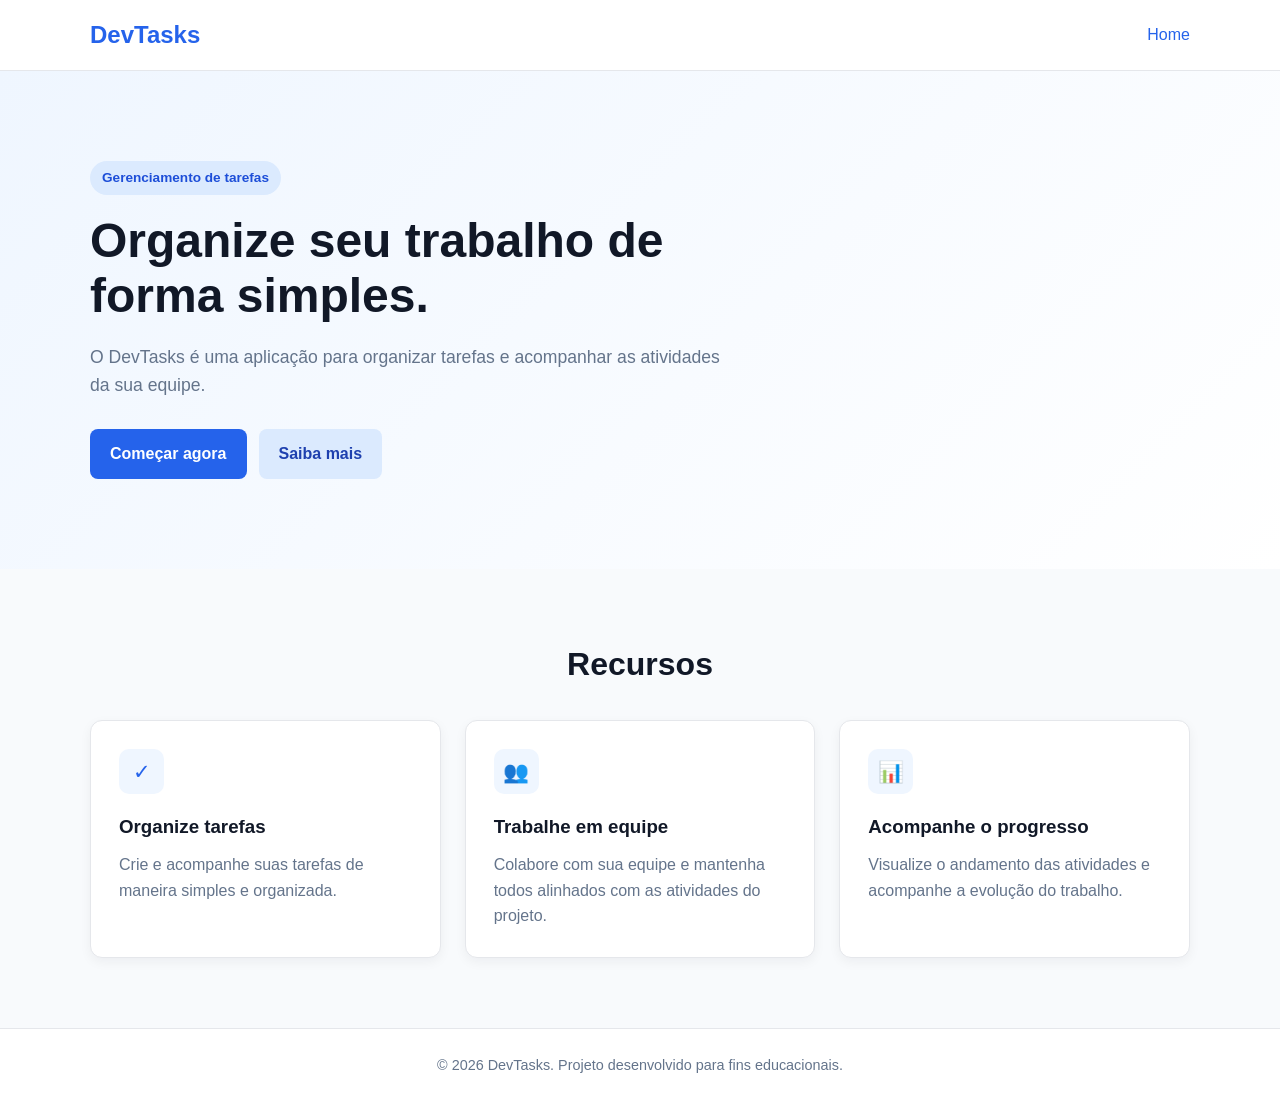
==== home/index.html @ d12d278d "first commit" ====
<!DOCTYPE html>
<html lang="pt-BR">
<head>
    <meta charset="UTF-8">
    <meta name="viewport" content="width=device-width, initial-scale=1.0">
    <title>DevTasks - Home</title>

    <link rel="stylesheet" href="style.css">
</head>
<body>

    <header class="header">
        <div class="container header-content">
            <h1 class="logo">DevTasks</h1>

            <nav class="nav">
                <a href="index.html" class="active">Home</a>
            </nav>
        </div>
    </header>

    <main>
        <section class="hero">
            <div class="container">
                <span class="badge">Gerenciamento de tarefas</span>

                <h2>Organize seu trabalho de forma simples.</h2>

                <p>
                    O DevTasks é uma aplicação para organizar tarefas
                    e acompanhar as atividades da sua equipe.
                </p>

                <div class="hero-actions">
                    <a href="#" class="button primary">Começar agora</a>
                    <a href="#" class="button secondary">Saiba mais</a>
                </div>
            </div>
        </section>

        <section class="features">
            <div class="container">
                <h2>Recursos</h2>

                <div class="cards">

                    <article class="card">
                        <div class="card-icon">✓</div>
                        <h3>Organize tarefas</h3>
                        <p>
                            Crie e acompanhe suas tarefas de maneira
                            simples e organizada.
                        </p>
                    </article>

                    <article class="card">
                        <div class="card-icon">👥</div>
                        <h3>Trabalhe em equipe</h3>
                        <p>
                            Colabore com sua equipe e mantenha todos
                            alinhados com as atividades do projeto.
                        </p>
                    </article>

                    <article class="card">
                        <div class="card-icon">📊</div>
                        <h3>Acompanhe o progresso</h3>
                        <p>
                            Visualize o andamento das atividades e
                            acompanhe a evolução do trabalho.
                        </p>
                    </article>

                </div>
            </div>
        </section>
    </main>

    <footer class="footer">
        <div class="container">
            <p>
                &copy; 2026 DevTasks. Projeto desenvolvido para fins educacionais.
            </p>
        </div>
    </footer>

</body>
</html>
---- home/style.css ----
/* ========================================
   Reset
======================================== */

* {
    margin: 0;
    padding: 0;
    box-sizing: border-box;
}

body {
    font-family: Arial, Helvetica, sans-serif;
    color: #1f2937;
    background-color: #f8fafc;
    line-height: 1.6;
}

a {
    text-decoration: none;
    color: inherit;
}

.container {
    width: min(1100px, 90%);
    margin: 0 auto;
}


/* ========================================
   Header
======================================== */

.header {
    background-color: #ffffff;
    border-bottom: 1px solid #e5e7eb;
}

.header-content {
    min-height: 70px;

    display: flex;
    align-items: center;
    justify-content: space-between;
}

.logo {
    color: #2563eb;
    font-size: 1.5rem;
}

.nav {
    display: flex;
    gap: 24px;
}

.nav a {
    color: #64748b;
    font-weight: 500;
    transition: color 0.2s ease;
}

.nav a:hover,
.nav a.active {
    color: #2563eb;
}


/* ========================================
   Hero
======================================== */

.hero {
    padding: 90px 0;
    background: linear-gradient(
        135deg,
        #eff6ff 0%,
        #ffffff 100%
    );
}

.badge {
    display: inline-block;

    margin-bottom: 18px;
    padding: 6px 12px;

    color: #1d4ed8;
    background-color: #dbeafe;

    border-radius: 999px;

    font-size: 0.85rem;
    font-weight: 600;
}

.hero h2 {
    max-width: 700px;

    margin-bottom: 20px;

    color: #111827;

    font-size: 3rem;
    line-height: 1.15;
}

.hero p {
    max-width: 650px;

    margin-bottom: 30px;

    color: #64748b;
    font-size: 1.1rem;
}

.hero-actions {
    display: flex;
    gap: 12px;
}


/* ========================================
   Buttons
======================================== */

.button {
    display: inline-block;

    padding: 12px 20px;

    border-radius: 8px;

    font-weight: 600;

    transition: all 0.2s ease;
}

.button.primary {
    color: #ffffff;
    background-color: #2563eb;
}

.button.primary:hover {
    background-color: #1d4ed8;
}

.button.secondary {
    color: #1e40af;
    background-color: #dbeafe;
}

.button.secondary:hover {
    background-color: #bfdbfe;
}


/* ========================================
   Features
======================================== */

.features {
    padding: 70px 0;
}

.features > .container > h2 {
    margin-bottom: 30px;

    color: #111827;
    font-size: 2rem;
    text-align: center;
}

.cards {
    display: grid;
    grid-template-columns: repeat(3, 1fr);
    gap: 24px;
}

.card {
    padding: 28px;

    background-color: #ffffff;

    border: 1px solid #e5e7eb;
    border-radius: 12px;

    box-shadow: 0 4px 12px rgba(15, 23, 42, 0.05);
}

.card-icon {
    width: 45px;
    height: 45px;

    display: flex;
    align-items: center;
    justify-content: center;

    margin-bottom: 18px;

    color: #2563eb;
    background-color: #eff6ff;

    border-radius: 10px;

    font-size: 1.3rem;
}

.card h3 {
    margin-bottom: 10px;

    color: #111827;
}

.card p {
    color: #64748b;
}


/* ========================================
   Footer
======================================== */

.footer {
    padding: 25px 0;

    color: #64748b;
    background-color: #ffffff;

    border-top: 1px solid #e5e7eb;

    text-align: center;

    font-size: 0.9rem;
}
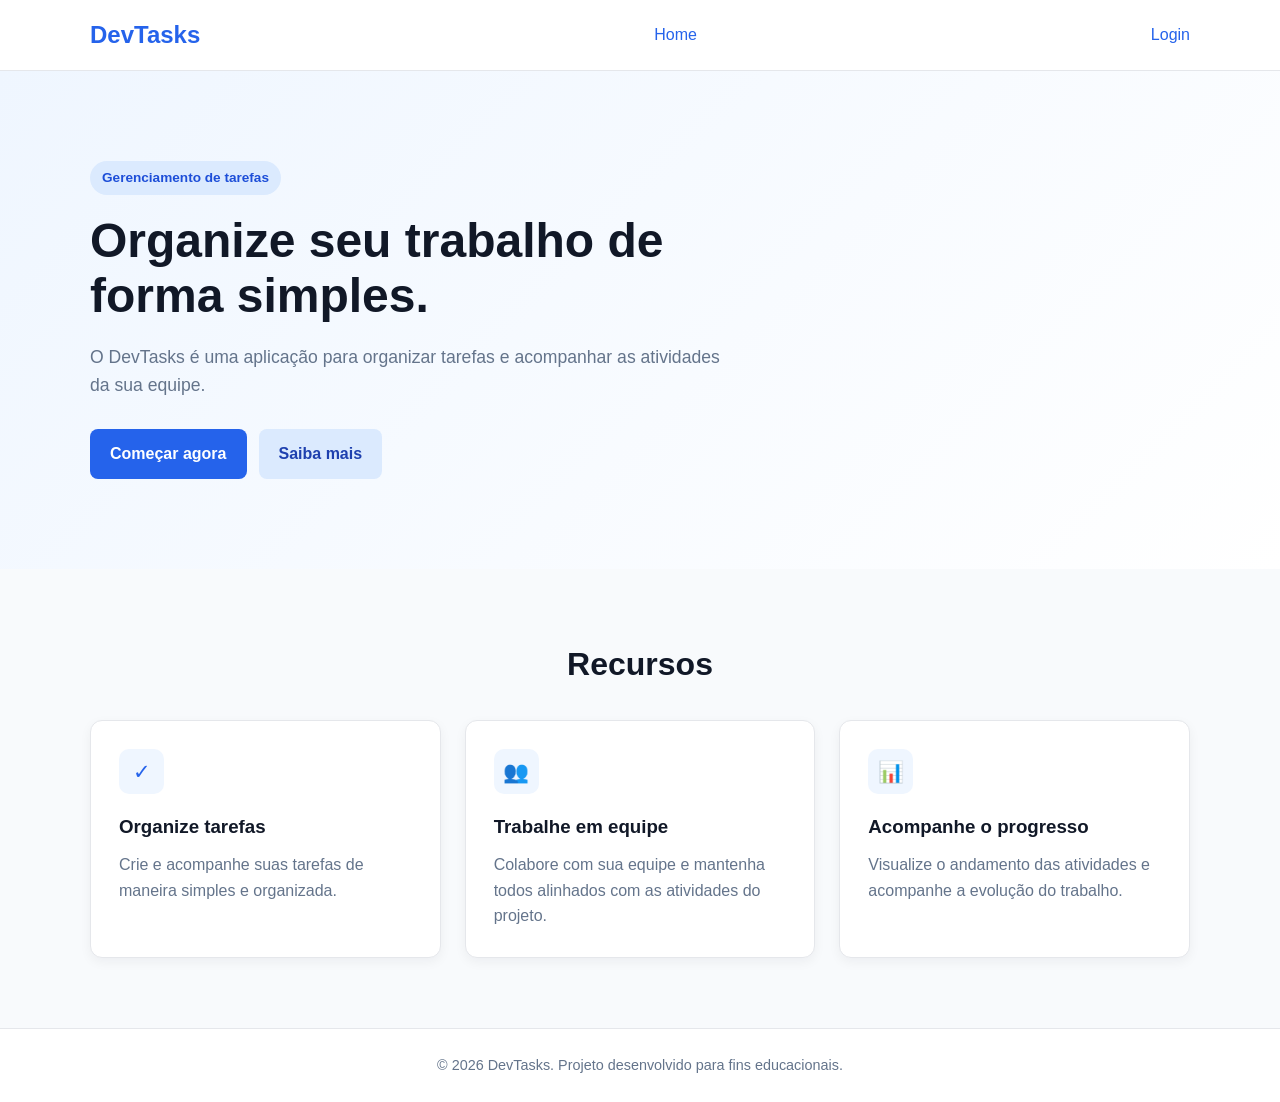
==== commit fcea7210: "login" ====
--- a/home/index.html
+++ b/home/index.html
@@ -16,7 +16,13 @@
             <nav class="nav">
                 <a href="index.html" class="active">Home</a>
             </nav>
+
+ <nav class="nav">
+                <a href="../login/" class="active">Login</a>
+            </nav>
+
         </div>
+
     </header>
 
     <main>
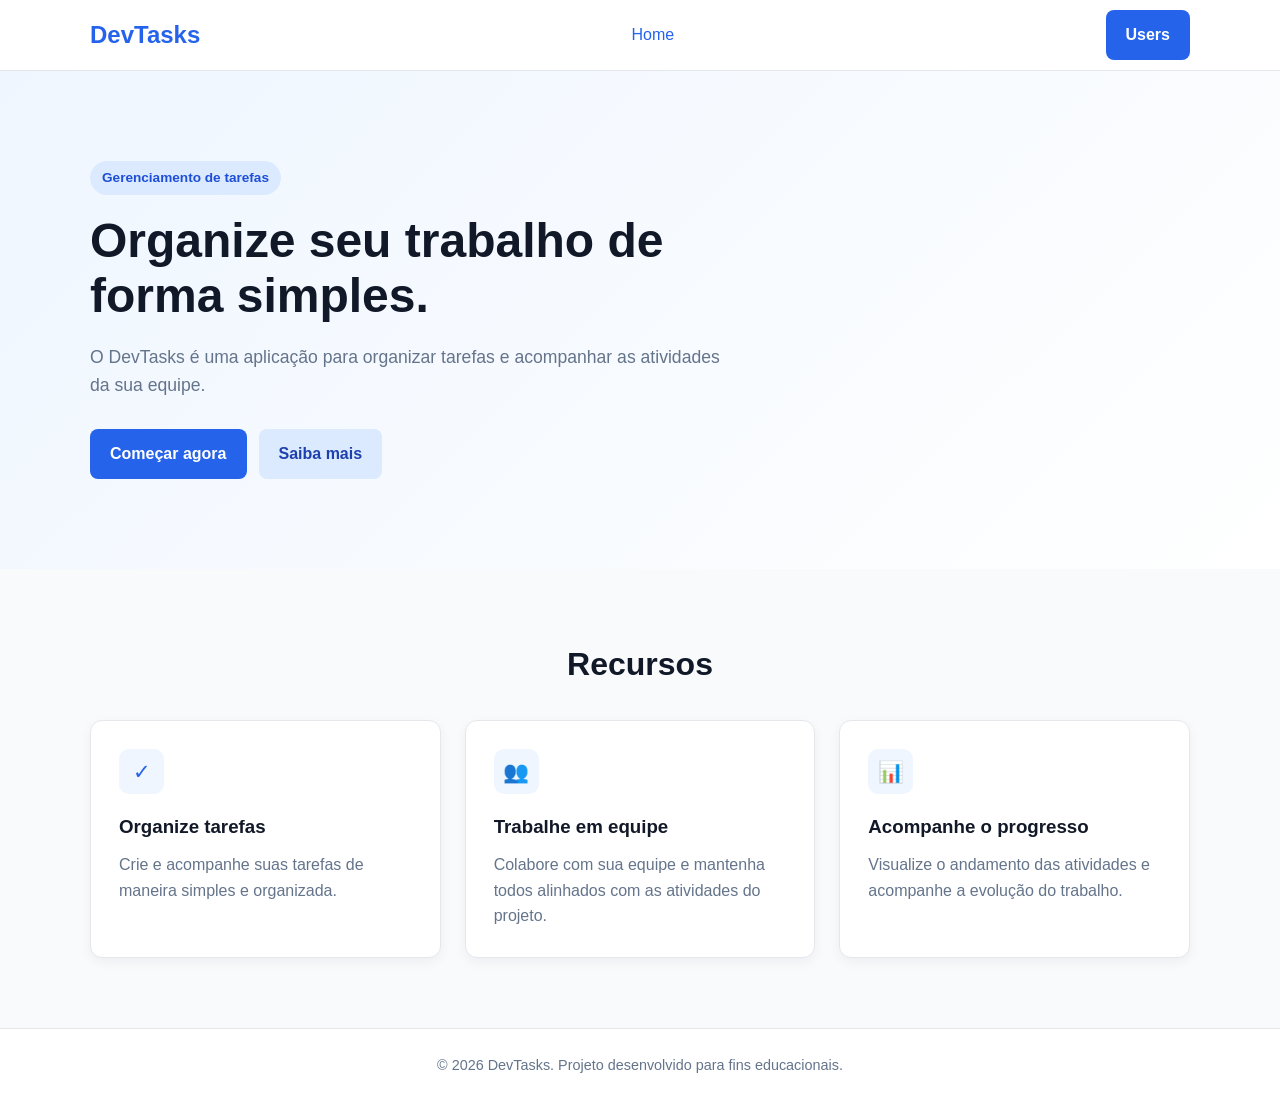
==== commit 9c11d72a: "Adiciona a tela de usuario" ====
--- a/home/index.html
+++ b/home/index.html
@@ -17,12 +17,11 @@
                 <a href="index.html" class="active">Home</a>
             </nav>
 
- <nav class="nav">
-                <a href="../login/" class="active">Login</a>
-            </nav>
+<nav class="users"> 
+    <a href="../Users/users.html" class="button primary">Users</a>
+</nav>
 
         </div>
-
     </header>
 
     <main>
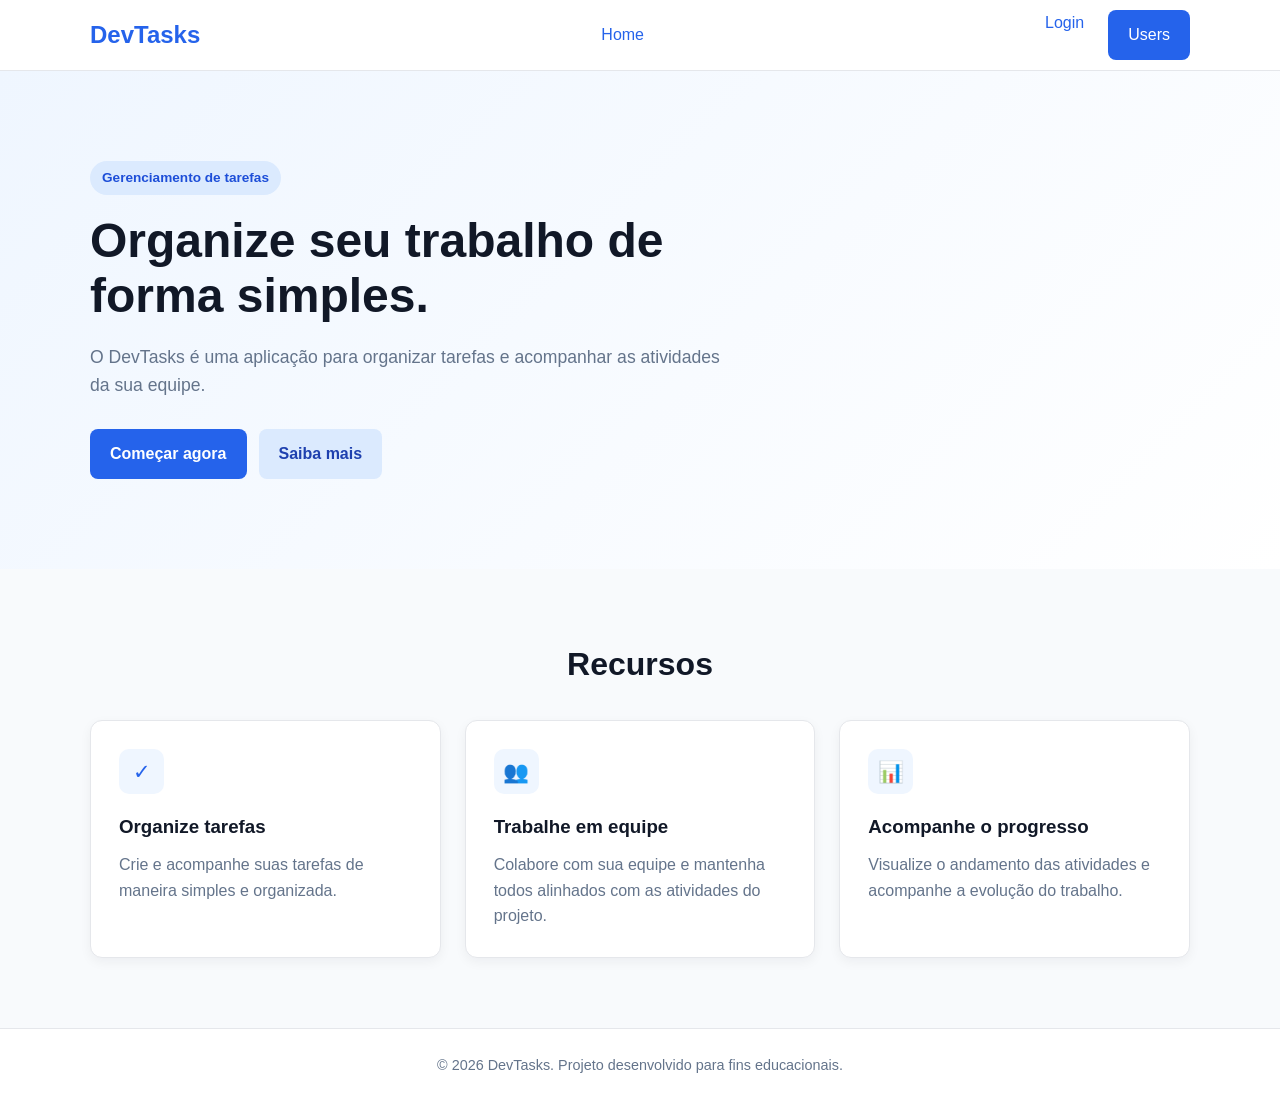
==== commit 67076487: "correção merge" ====
--- a/home/index.html
+++ b/home/index.html
@@ -17,11 +17,13 @@
                 <a href="index.html" class="active">Home</a>
             </nav>
 
-<nav class="users"> 
-    <a href="../Users/users.html" class="button primary">Users</a>
-</nav>
+ <nav class="nav">
+                <a href="../login/" class="active">Login</a>
+                 <a href="../Users/users.html" class="button primary">Users</a>
+            </nav>
 
         </div>
+
     </header>
 
     <main>
